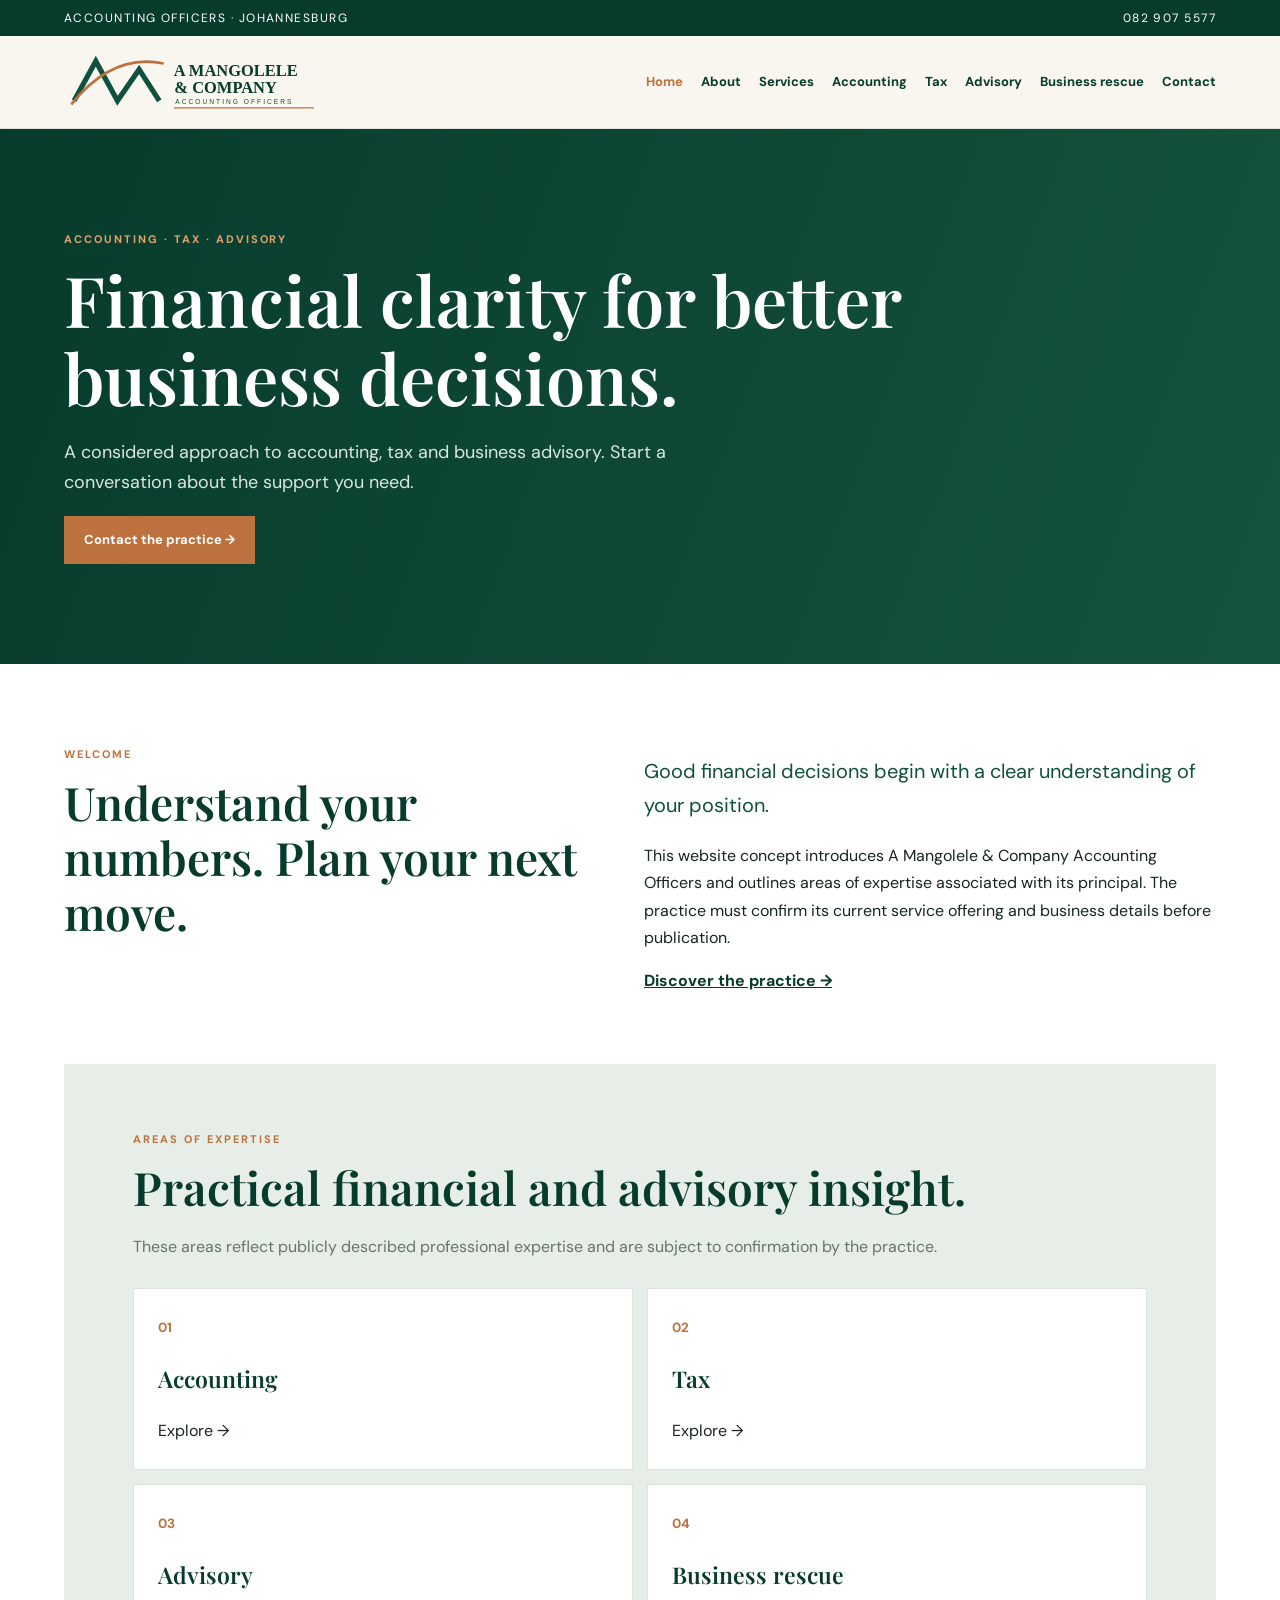
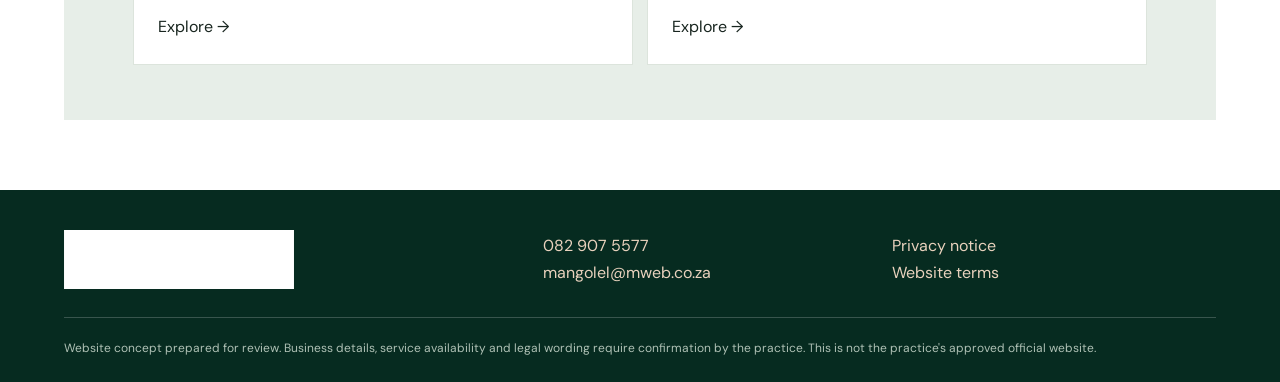
==== index.html @ b3fc2811 "Build complete 10-page A Mangolele website review preview" ====
<!doctype html><html lang="en"><head><meta charset="utf-8"><meta name="viewport" content="width=device-width,initial-scale=1"><title>Home | A Mangolele &amp; Company</title><meta name="description" content="A considered approach to accounting, tax and business advisory. Start a conversation about the support you need."><meta name="theme-color" content="#073b2b"><link rel="preconnect" href="https://fonts.googleapis.com"><link href="https://fonts.googleapis.com/css2?family=DM+Sans:wght@400;500;600;700&family=Playfair+Display:wght@500;600;700&display=swap" rel="stylesheet"><link rel="stylesheet" href="styles.css"></head><body><div class="top"><div class="wrap"><span>ACCOUNTING OFFICERS · JOHANNESBURG</span><a href="tel:+27829075577">082 907 5577</a></div></div><header><div class="wrap navwrap"><a class="logo" href="index.html"><img src="assets/logo.svg" alt="A Mangolele &amp; Company — Accounting Officers"></a><button class="menu" aria-label="Toggle navigation" aria-expanded="false">☰</button><nav><a href="index.html" class="active">Home</a><a href="about.html">About</a><a href="services.html">Services</a><a href="accounting.html">Accounting</a><a href="tax.html">Tax</a><a href="business-advisory.html">Advisory</a><a href="business-rescue.html">Business rescue</a><a href="contact.html">Contact</a></nav></div></header><main><section class="hero"><div class="wrap"><p class="eyebrow">ACCOUNTING · TAX · ADVISORY</p><h1>Financial clarity for better business decisions.</h1><p>A considered approach to accounting, tax and business advisory. Start a conversation about the support you need.</p><a class="button" href="contact.html">Contact the practice →</a></div></section><div class="wrap"><section class="intro"><div><p class="eyebrow">Welcome</p><h2>Understand your numbers. Plan your next move.</h2></div><div><p class="lead">Good financial decisions begin with a clear understanding of your position.</p><p>This website concept introduces A Mangolele & Company Accounting Officers and outlines areas of expertise associated with its principal. The practice must confirm its current service offering and business details before publication.</p><a class="textlink" href="about.html">Discover the practice →</a></div></section><section class="panel"><p class="eyebrow">AREAS OF EXPERTISE</p><h2>Practical financial and advisory insight.</h2><p class="muted">These areas reflect publicly described professional expertise and are subject to confirmation by the practice.</p><div class="cards"><a href="accounting.html"><small>01</small><h3>Accounting</h3><span>Explore →</span></a><a href="tax.html"><small>02</small><h3>Tax</h3><span>Explore →</span></a><a href="business-advisory.html"><small>03</small><h3>Advisory</h3><span>Explore →</span></a><a href="business-rescue.html"><small>04</small><h3>Business rescue</h3><span>Explore →</span></a></div></section></div></main><footer><div class="wrap foot"><img src="assets/logo.svg" alt="A Mangolele &amp; Company"><div><a href="tel:+27829075577">082 907 5577</a><br><a href="mailto:mangolel@mweb.co.za">mangolel@mweb.co.za</a></div><div><a href="privacy.html">Privacy notice</a><br><a href="terms.html">Website terms</a></div></div><div class="wrap disclaimer">Website concept prepared for review. Business details, service availability and legal wording require confirmation by the practice. This is not the practice's approved official website.</div></footer><script src="script.js"></script></body></html>
---- styles.css ----
:root{--green:#073b2b;--green2:#10513d;--sage:#e7eee8;--copper:#bd713e;--cream:#f8f6ef;--ink:#18251f;--muted:#65736b;--line:#dce4dc}*{box-sizing:border-box}body{margin:0;color:var(--ink);font:16px/1.7 'DM Sans',sans-serif}a{color:inherit}.wrap{width:min(1160px,90%);margin:auto}.top{background:var(--green);color:#fff;font-size:12px;letter-spacing:.12em}.top .wrap{display:flex;justify-content:space-between;padding:8px 0}.top a{color:white;text-decoration:none}header{background:var(--cream);position:sticky;top:0;border-bottom:1px solid var(--line);z-index:5}.navwrap{min-height:92px;display:flex;align-items:center;justify-content:space-between;gap:25px}.logo{width:260px;max-width:40%}.logo img{width:100%;display:block}nav{display:flex;gap:18px;flex-wrap:wrap}nav a{text-decoration:none;color:var(--green);font-size:13px;font-weight:700}nav a.active,nav a:hover{color:var(--copper)}.menu{display:none}.hero{background:linear-gradient(110deg,#073b2b,#15543f);color:white;padding:90px 0 100px}.hero h1{font:600 clamp(40px,6vw,70px)/1.12 'Playfair Display',serif;max-width:850px;margin:0 0 20px}.hero p:not(.eyebrow){max-width:650px;color:#dce8df;font-size:18px}.eyebrow{color:var(--copper);font-size:11px;letter-spacing:.18em;font-weight:700;text-transform:uppercase}.hero .eyebrow{color:#e2a36e}.button{display:inline-block;background:var(--copper);color:white;text-decoration:none;padding:13px 20px;font-weight:700;font-size:13px}.intro{display:grid;grid-template-columns:1fr 1.1fr;gap:60px;padding:70px 0}.intro h2,.content h2,.panel h2{font:600 clamp(30px,4vw,46px)/1.2 'Playfair Display',serif;color:var(--green);margin:0 0 18px}.lead{font-size:20px;color:var(--green2)}.textlink{color:var(--green);font-weight:700}.panel{background:var(--sage);padding:55px 6%;margin-bottom:70px}.muted{color:var(--muted)}.cards{display:grid;grid-template-columns:repeat(2,1fr);gap:14px;margin-top:28px}.cards a{background:white;padding:24px;text-decoration:none;border:1px solid var(--line)}.cards small{color:var(--copper);font-weight:700}.cards h3{font:600 23px 'Playfair Display',serif;color:var(--green)}.content{max-width:850px;margin:70px auto 90px;min-height:300px}.content p{margin:0 0 20px}.contact{background:var(--sage);padding:24px;margin:30px 0}.contact small{display:block;color:var(--copper);font-weight:700;letter-spacing:.15em}.contact a{font-size:20px;color:var(--green)}.draft{display:inline-block;padding:8px 12px;background:#fff2e7;color:#8b4a22;font-size:12px;font-weight:700}footer{background:#062b20;color:#e8eee9;padding:40px 0 24px}.foot{display:grid;grid-template-columns:1.4fr 1fr 1fr;gap:25px;align-items:center}.foot img{width:230px;max-width:100%;filter:brightness(0) invert(1)}footer a{color:#e9d2bd;text-decoration:none}.disclaimer{font-size:12px;color:#afc1b5;border-top:1px solid #ffffff33;padding-top:20px;margin-top:28px}@media(max-width:850px){.navwrap{min-height:75px}.menu{display:block;background:none;border:1px solid var(--green);color:var(--green);font-size:22px}nav{display:none;position:absolute;top:100%;left:0;right:0;background:var(--cream);padding:18px 5%;flex-direction:column}nav.open{display:flex}.logo{width:220px}.intro{grid-template-columns:1fr;gap:15px}.cards{grid-template-columns:1fr}.foot{grid-template-columns:1fr 1fr}.foot img{grid-column:1/-1}.hero{padding:70px 0}}
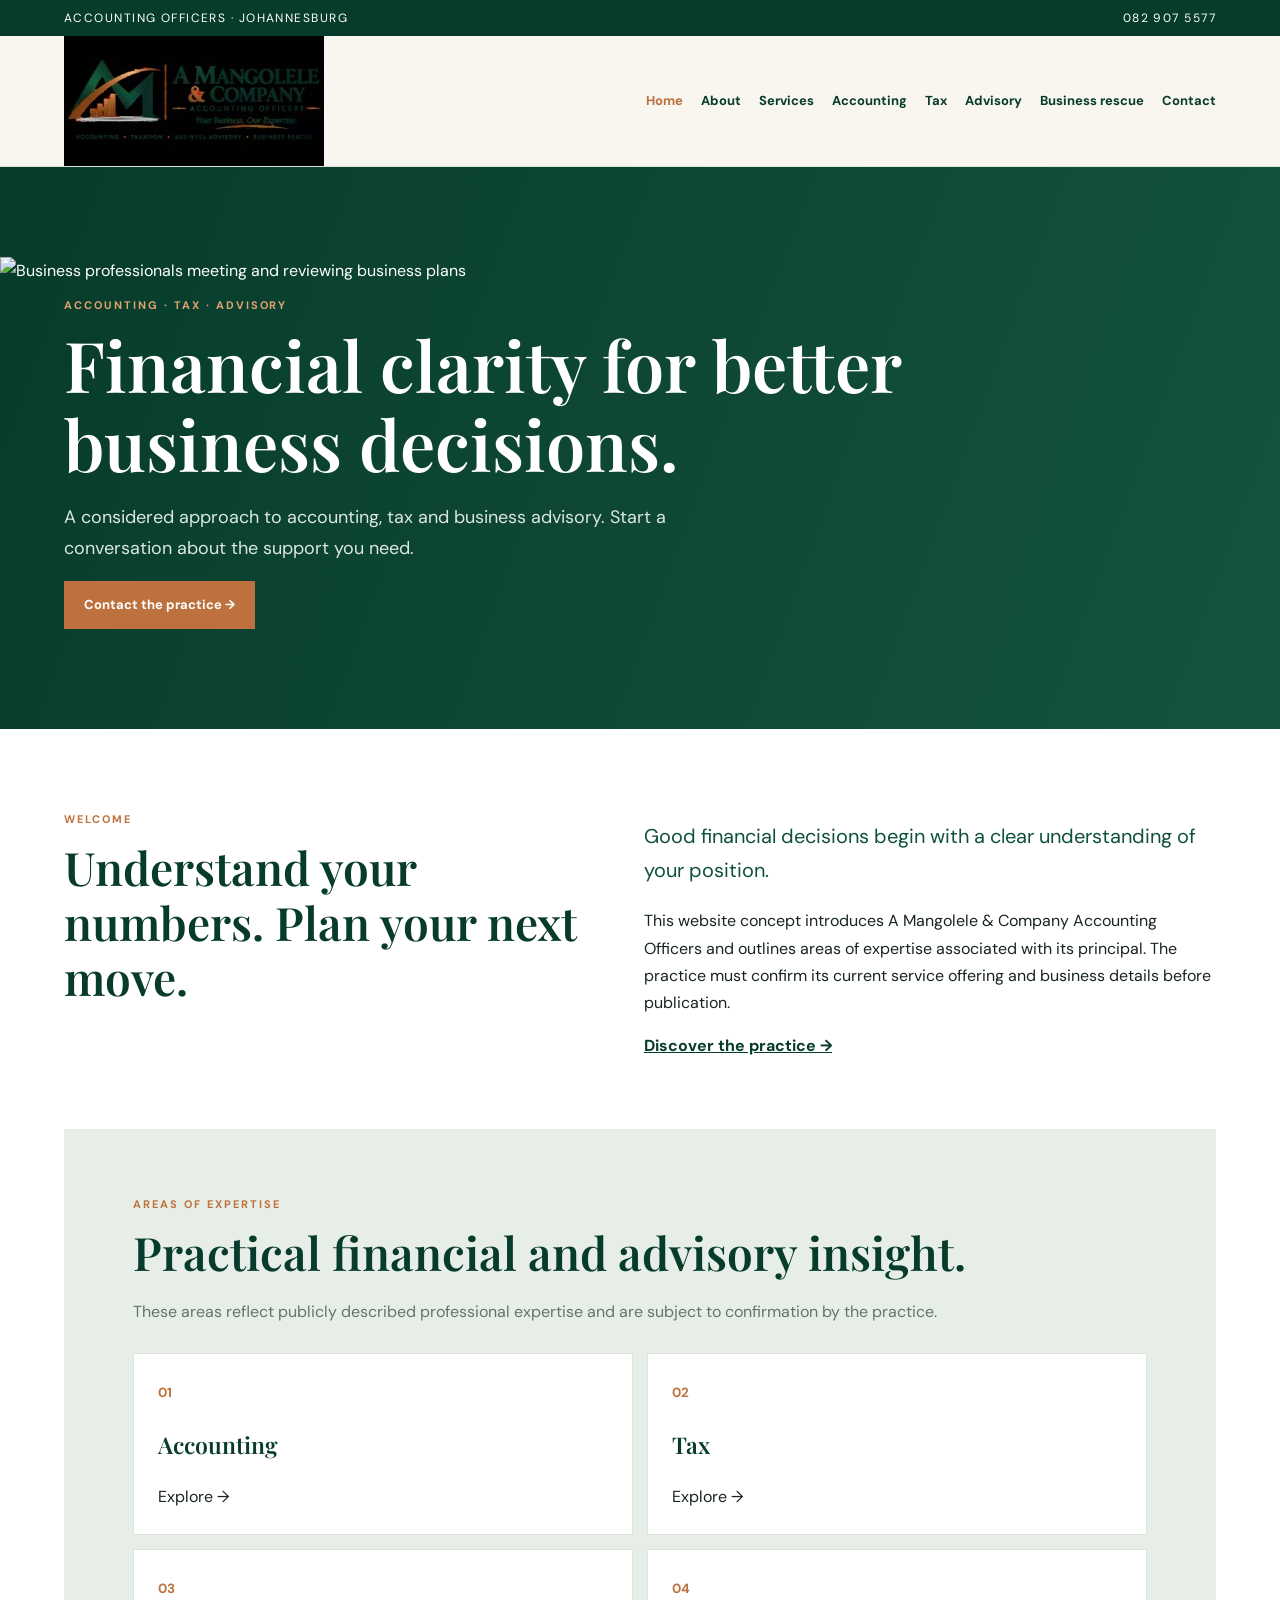
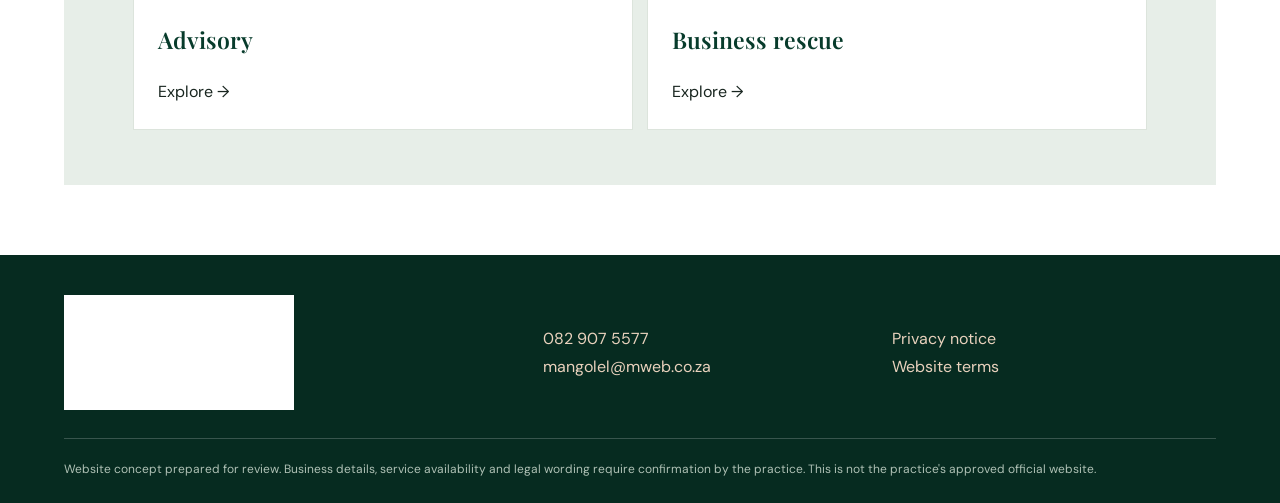
==== commit 2e1cca55: "Add approved logo and professional page photography" ====
--- a/index.html
+++ b/index.html
@@ -1 +1 @@
-<!doctype html><html lang="en"><head><meta charset="utf-8"><meta name="viewport" content="width=device-width,initial-scale=1"><title>Home | A Mangolele &amp; Company</title><meta name="description" content="A considered approach to accounting, tax and business advisory. Start a conversation about the support you need."><meta name="theme-color" content="#073b2b"><link rel="preconnect" href="https://fonts.googleapis.com"><link href="https://fonts.googleapis.com/css2?family=DM+Sans:wght@400;500;600;700&family=Playfair+Display:wght@500;600;700&display=swap" rel="stylesheet"><link rel="stylesheet" href="styles.css"></head><body><div class="top"><div class="wrap"><span>ACCOUNTING OFFICERS · JOHANNESBURG</span><a href="tel:+27829075577">082 907 5577</a></div></div><header><div class="wrap navwrap"><a class="logo" href="index.html"><img src="assets/logo.svg" alt="A Mangolele &amp; Company — Accounting Officers"></a><button class="menu" aria-label="Toggle navigation" aria-expanded="false">☰</button><nav><a href="index.html" class="active">Home</a><a href="about.html">About</a><a href="services.html">Services</a><a href="accounting.html">Accounting</a><a href="tax.html">Tax</a><a href="business-advisory.html">Advisory</a><a href="business-rescue.html">Business rescue</a><a href="contact.html">Contact</a></nav></div></header><main><section class="hero"><div class="wrap"><p class="eyebrow">ACCOUNTING · TAX · ADVISORY</p><h1>Financial clarity for better business decisions.</h1><p>A considered approach to accounting, tax and business advisory. Start a conversation about the support you need.</p><a class="button" href="contact.html">Contact the practice →</a></div></section><div class="wrap"><section class="intro"><div><p class="eyebrow">Welcome</p><h2>Understand your numbers. Plan your next move.</h2></div><div><p class="lead">Good financial decisions begin with a clear understanding of your position.</p><p>This website concept introduces A Mangolele & Company Accounting Officers and outlines areas of expertise associated with its principal. The practice must confirm its current service offering and business details before publication.</p><a class="textlink" href="about.html">Discover the practice →</a></div></section><section class="panel"><p class="eyebrow">AREAS OF EXPERTISE</p><h2>Practical financial and advisory insight.</h2><p class="muted">These areas reflect publicly described professional expertise and are subject to confirmation by the practice.</p><div class="cards"><a href="accounting.html"><small>01</small><h3>Accounting</h3><span>Explore →</span></a><a href="tax.html"><small>02</small><h3>Tax</h3><span>Explore →</span></a><a href="business-advisory.html"><small>03</small><h3>Advisory</h3><span>Explore →</span></a><a href="business-rescue.html"><small>04</small><h3>Business rescue</h3><span>Explore →</span></a></div></section></div></main><footer><div class="wrap foot"><img src="assets/logo.svg" alt="A Mangolele &amp; Company"><div><a href="tel:+27829075577">082 907 5577</a><br><a href="mailto:mangolel@mweb.co.za">mangolel@mweb.co.za</a></div><div><a href="privacy.html">Privacy notice</a><br><a href="terms.html">Website terms</a></div></div><div class="wrap disclaimer">Website concept prepared for review. Business details, service availability and legal wording require confirmation by the practice. This is not the practice's approved official website.</div></footer><script src="script.js"></script></body></html>+<!doctype html><html lang="en"><head><meta charset="utf-8"><meta name="viewport" content="width=device-width,initial-scale=1"><title>Home | A Mangolele &amp; Company</title><meta name="description" content="A considered approach to accounting, tax and business advisory. Start a conversation about the support you need."><meta name="theme-color" content="#073b2b"><link rel="preconnect" href="https://fonts.googleapis.com"><link href="https://fonts.googleapis.com/css2?family=DM+Sans:wght@400;500;600;700&family=Playfair+Display:wght@500;600;700&display=swap" rel="stylesheet"><link rel="stylesheet" href="styles.css"></head><body><div class="top"><div class="wrap"><span>ACCOUNTING OFFICERS · JOHANNESBURG</span><a href="tel:+27829075577">082 907 5577</a></div></div><header><div class="wrap navwrap"><a class="logo" href="index.html"><img src="assets/logo.jpg" alt="A Mangolele &amp; Company — Accounting Officers"></a><button class="menu" aria-label="Toggle navigation" aria-expanded="false">☰</button><nav><a href="index.html" class="active">Home</a><a href="about.html">About</a><a href="services.html">Services</a><a href="accounting.html">Accounting</a><a href="tax.html">Tax</a><a href="business-advisory.html">Advisory</a><a href="business-rescue.html">Business rescue</a><a href="contact.html">Contact</a></nav></div></header><main><section class="hero hero-photo"><img class="hero-image" src="https://images.unsplash.com/photo-1758518729711-1cbacd55efdb?auto=format&fit=crop&w=1800&q=80" alt="Business professionals meeting and reviewing business plans" fetchpriority="high"><div class="wrap"><p class="eyebrow">ACCOUNTING · TAX · ADVISORY</p><h1>Financial clarity for better business decisions.</h1><p>A considered approach to accounting, tax and business advisory. Start a conversation about the support you need.</p><a class="button" href="contact.html">Contact the practice →</a></div></section><div class="wrap"><section class="intro"><div><p class="eyebrow">Welcome</p><h2>Understand your numbers. Plan your next move.</h2></div><div><p class="lead">Good financial decisions begin with a clear understanding of your position.</p><p>This website concept introduces A Mangolele & Company Accounting Officers and outlines areas of expertise associated with its principal. The practice must confirm its current service offering and business details before publication.</p><a class="textlink" href="about.html">Discover the practice →</a></div></section><section class="panel"><p class="eyebrow">AREAS OF EXPERTISE</p><h2>Practical financial and advisory insight.</h2><p class="muted">These areas reflect publicly described professional expertise and are subject to confirmation by the practice.</p><div class="cards"><a href="accounting.html"><small>01</small><h3>Accounting</h3><span>Explore →</span></a><a href="tax.html"><small>02</small><h3>Tax</h3><span>Explore →</span></a><a href="business-advisory.html"><small>03</small><h3>Advisory</h3><span>Explore →</span></a><a href="business-rescue.html"><small>04</small><h3>Business rescue</h3><span>Explore →</span></a></div></section></div></main><footer><div class="wrap foot"><img src="assets/logo.jpg" alt="A Mangolele &amp; Company"><div><a href="tel:+27829075577">082 907 5577</a><br><a href="mailto:mangolel@mweb.co.za">mangolel@mweb.co.za</a></div><div><a href="privacy.html">Privacy notice</a><br><a href="terms.html">Website terms</a></div></div><div class="wrap disclaimer">Website concept prepared for review. Business details, service availability and legal wording require confirmation by the practice. This is not the practice's approved official website.</div></footer><script src="script.js"></script></body></html>
--- a/styles.css
+++ b/styles.css
@@ -1 +1 @@
-:root{--green:#073b2b;--green2:#10513d;--sage:#e7eee8;--copper:#bd713e;--cream:#f8f6ef;--ink:#18251f;--muted:#65736b;--line:#dce4dc}*{box-sizing:border-box}body{margin:0;color:var(--ink);font:16px/1.7 'DM Sans',sans-serif}a{color:inherit}.wrap{width:min(1160px,90%);margin:auto}.top{background:var(--green);color:#fff;font-size:12px;letter-spacing:.12em}.top .wrap{display:flex;justify-content:space-between;padding:8px 0}.top a{color:white;text-decoration:none}header{background:var(--cream);position:sticky;top:0;border-bottom:1px solid var(--line);z-index:5}.navwrap{min-height:92px;display:flex;align-items:center;justify-content:space-between;gap:25px}.logo{width:260px;max-width:40%}.logo img{width:100%;display:block}nav{display:flex;gap:18px;flex-wrap:wrap}nav a{text-decoration:none;color:var(--green);font-size:13px;font-weight:700}nav a.active,nav a:hover{color:var(--copper)}.menu{display:none}.hero{background:linear-gradient(110deg,#073b2b,#15543f);color:white;padding:90px 0 100px}.hero h1{font:600 clamp(40px,6vw,70px)/1.12 'Playfair Display',serif;max-width:850px;margin:0 0 20px}.hero p:not(.eyebrow){max-width:650px;color:#dce8df;font-size:18px}.eyebrow{color:var(--copper);font-size:11px;letter-spacing:.18em;font-weight:700;text-transform:uppercase}.hero .eyebrow{color:#e2a36e}.button{display:inline-block;background:var(--copper);color:white;text-decoration:none;padding:13px 20px;font-weight:700;font-size:13px}.intro{display:grid;grid-template-columns:1fr 1.1fr;gap:60px;padding:70px 0}.intro h2,.content h2,.panel h2{font:600 clamp(30px,4vw,46px)/1.2 'Playfair Display',serif;color:var(--green);margin:0 0 18px}.lead{font-size:20px;color:var(--green2)}.textlink{color:var(--green);font-weight:700}.panel{background:var(--sage);padding:55px 6%;margin-bottom:70px}.muted{color:var(--muted)}.cards{display:grid;grid-template-columns:repeat(2,1fr);gap:14px;margin-top:28px}.cards a{background:white;padding:24px;text-decoration:none;border:1px solid var(--line)}.cards small{color:var(--copper);font-weight:700}.cards h3{font:600 23px 'Playfair Display',serif;color:var(--green)}.content{max-width:850px;margin:70px auto 90px;min-height:300px}.content p{margin:0 0 20px}.contact{background:var(--sage);padding:24px;margin:30px 0}.contact small{display:block;color:var(--copper);font-weight:700;letter-spacing:.15em}.contact a{font-size:20px;color:var(--green)}.draft{display:inline-block;padding:8px 12px;background:#fff2e7;color:#8b4a22;font-size:12px;font-weight:700}footer{background:#062b20;color:#e8eee9;padding:40px 0 24px}.foot{display:grid;grid-template-columns:1.4fr 1fr 1fr;gap:25px;align-items:center}.foot img{width:230px;max-width:100%;filter:brightness(0) invert(1)}footer a{color:#e9d2bd;text-decoration:none}.disclaimer{font-size:12px;color:#afc1b5;border-top:1px solid #ffffff33;padding-top:20px;margin-top:28px}@media(max-width:850px){.navwrap{min-height:75px}.menu{display:block;background:none;border:1px solid var(--green);color:var(--green);font-size:22px}nav{display:none;position:absolute;top:100%;left:0;right:0;background:var(--cream);padding:18px 5%;flex-direction:column}nav.open{display:flex}.logo{width:220px}.intro{grid-template-columns:1fr;gap:15px}.cards{grid-template-columns:1fr}.foot{grid-template-columns:1fr 1fr}.foot img{grid-column:1/-1}.hero{padding:70px 0}}+:root{--green:#073b2b;--green2:#10513d;--sage:#e7eee8;--copper:#bd713e;--cream:#f8f6ef;--ink:#18251f;--muted:#65736b;--line:#dce4dc}*{box-sizing:border-box}body{margin:0;color:var(--ink);font:16px/1.7 'DM Sans',sans-serif}a{color:inherit}.wrap{width:min(1160px,90%);margin:auto}.top{background:var(--green);color:#fff;font-size:12px;letter-spacing:.12em}.top .wrap{display:flex;justify-content:space-between;padding:8px 0}.top a{color:white;text-decoration:none}header{background:var(--cream);position:sticky;top:0;border-bottom:1px solid var(--line);z-index:5}.navwrap{min-height:92px;display:flex;align-items:center;justify-content:space-between;gap:25px}.logo{width:260px;max-width:40%}.logo img{width:100%;display:block}nav{display:flex;gap:18px;flex-wrap:wrap}nav a{text-decoration:none;color:var(--green);font-size:13px;font-weight:700}nav a.active,nav a:hover{color:var(--copper)}.menu{display:none}.hero{background:linear-gradient(110deg,#073b2b,#15543f);color:white;padding:90px 0 100px}.hero h1{font:600 clamp(40px,6vw,70px)/1.12 'Playfair Display',serif;max-width:850px;margin:0 0 20px}.hero p:not(.eyebrow){max-width:650px;color:#dce8df;font-size:18px}.eyebrow{color:var(--copper);font-size:11px;letter-spacing:.18em;font-weight:700;text-transform:uppercase}.hero .eyebrow{color:#e2a36e}.button{display:inline-block;background:var(--copper);color:white;text-decoration:none;padding:13px 20px;font-weight:700;font-size:13px}.intro{display:grid;grid-template-columns:1fr 1.1fr;gap:60px;padding:70px 0}.intro h2,.content h2,.panel h2{font:600 clamp(30px,4vw,46px)/1.2 'Playfair Display',serif;color:var(--green);margin:0 0 18px}.lead{font-size:20px;color:var(--green2)}.textlink{color:var(--green);font-weight:700}.panel{background:var(--sage);padding:55px 6%;margin-bottom:70px}.muted{color:var(--muted)}.cards{display:grid;grid-template-columns:repeat(2,1fr);gap:14px;margin-top:28px}.cards a{background:white;padding:24px;text-decoration:none;border:1px solid var(--line)}.cards small{color:var(--copper);font-weight:700}.cards h3{font:600 23px 'Playfair Display',serif;color:var(--green)}.content{max-width:850px;margin:70px auto 90px;min-height:300px}.content p{margin:0 0 20px}.contact{background:var(--sage);padding:24px;margin:30px 0}.contact small{display:block;color:var(--copper);font-weight:700;letter-spacing:.15em}.contact a{font-size:20px;color:var(--green)}.draft{display:inline-block;padding:8px 12px;background:#fff2e7;color:#8b4a22;font-size:12px;font-weight:700}footer{background:#062b20;color:#e8eee9;padding:40px 0 24px}.foot{display:grid;grid-template-columns:1.4fr 1fr 1fr;gap:25px;align-items:center}.foot img{width:230px;max-width:100%;filter:brightness(0) invert(1)}footer a{color:#e9d2bd;text-decoration:none}.disclaimer{font-size:12px;color:#afc1b5;border-top:1px solid #ffffff33;padding-top:20px;margin-top:28px}@media(max-width:850px){.navwrap{min-height:75px}.menu{display:block;background:none;border:1px solid var(--green);color:var(--green);font-size:22px}nav{display:none;position:absolute;top:100%;left:0;right:0;background:var(--cream);padding:18px 5%;flex-direction:column}nav.open{display:flex}.logo{width:220px}.intro{grid-template-columns:1fr;gap:15px}.cards{grid-template-columns:1fr}.foot{grid-template-columns:1fr 1fr}.foot img{grid-column:1/-1}.hero{padding:70px 0}}.map-block{margin:42px 0 34px;padding:28px;background:var(--sage)}.map-block h2{font:600 clamp(26px,3vw,36px)/1.2 'Playfair Display',serif;color:var(--green);margin:0 0 10px}.map-block iframe{display:block;width:100%;height:340px;border:0;margin:18px 0;background:#e7eee8}.map-block p{margin-bottom:12px}@media(max-width:600px){.map-block{padding:18px}.map-block iframe{height:280px}}
